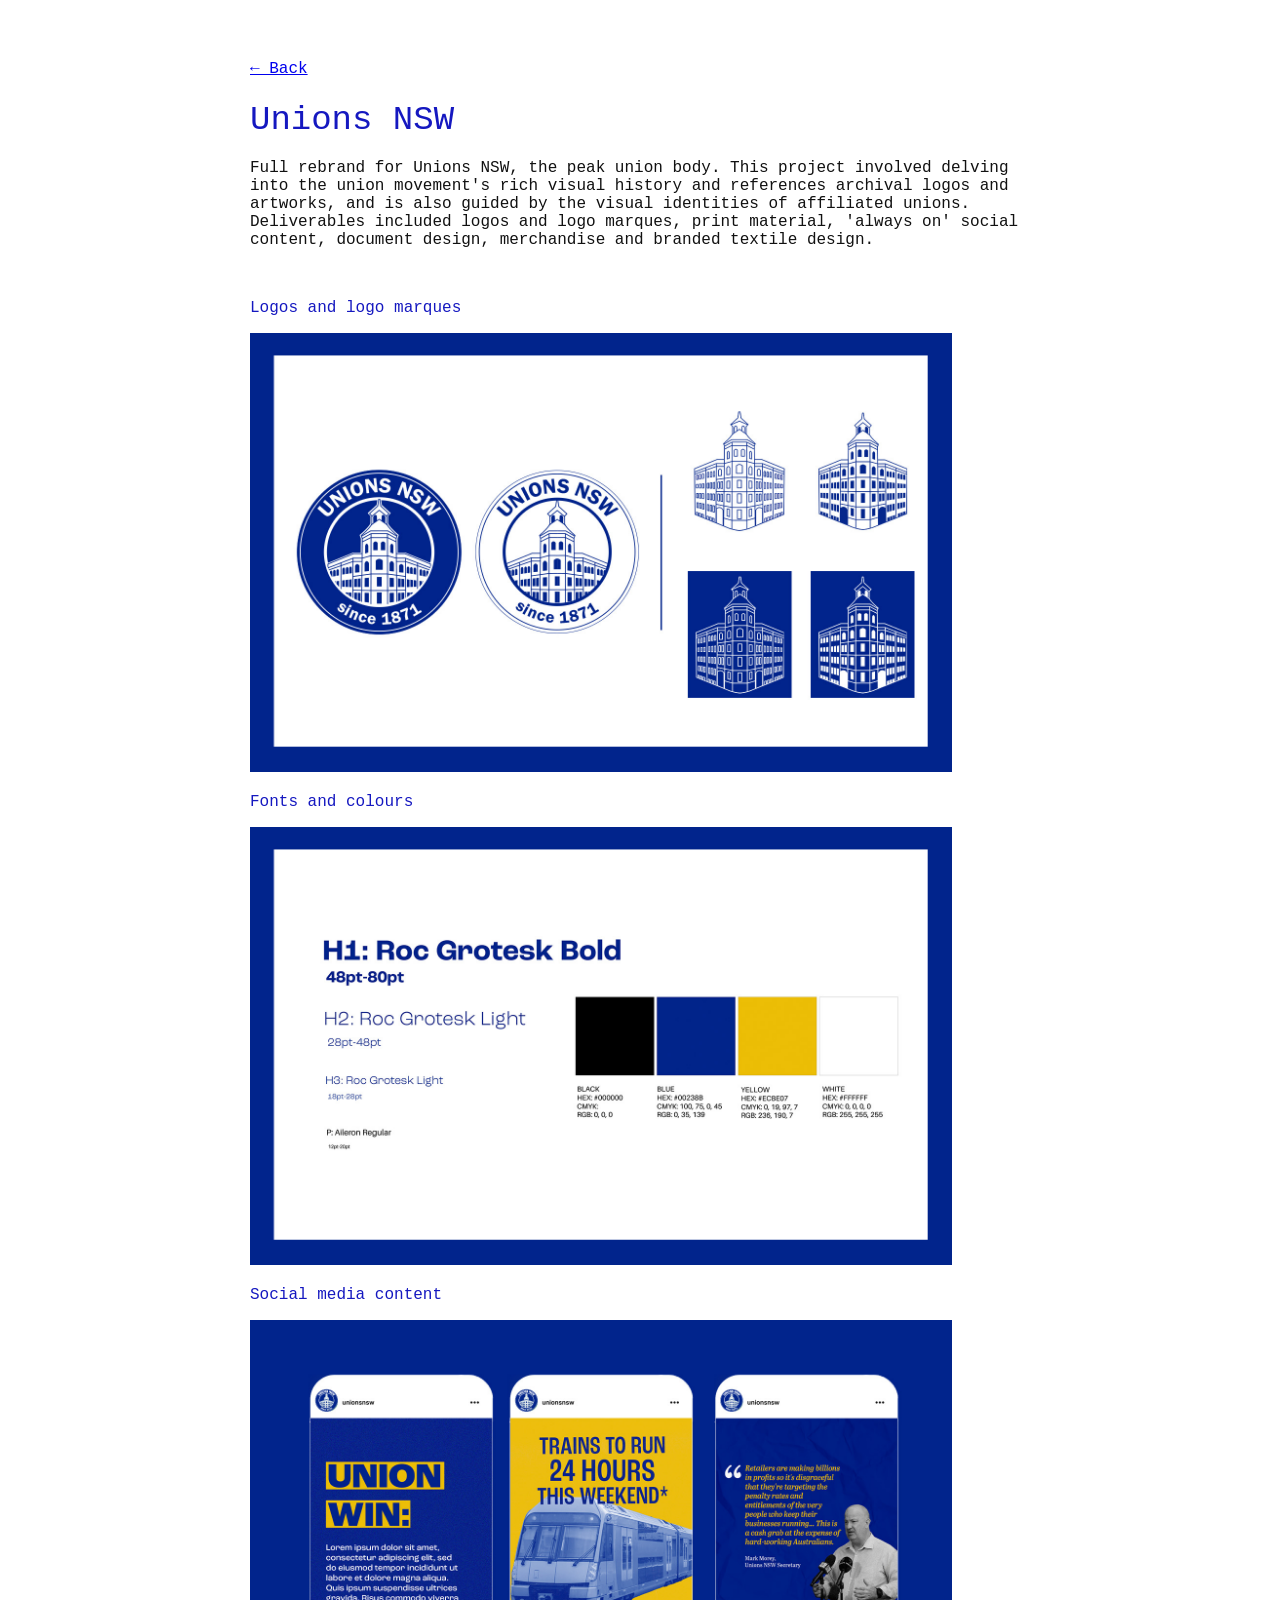
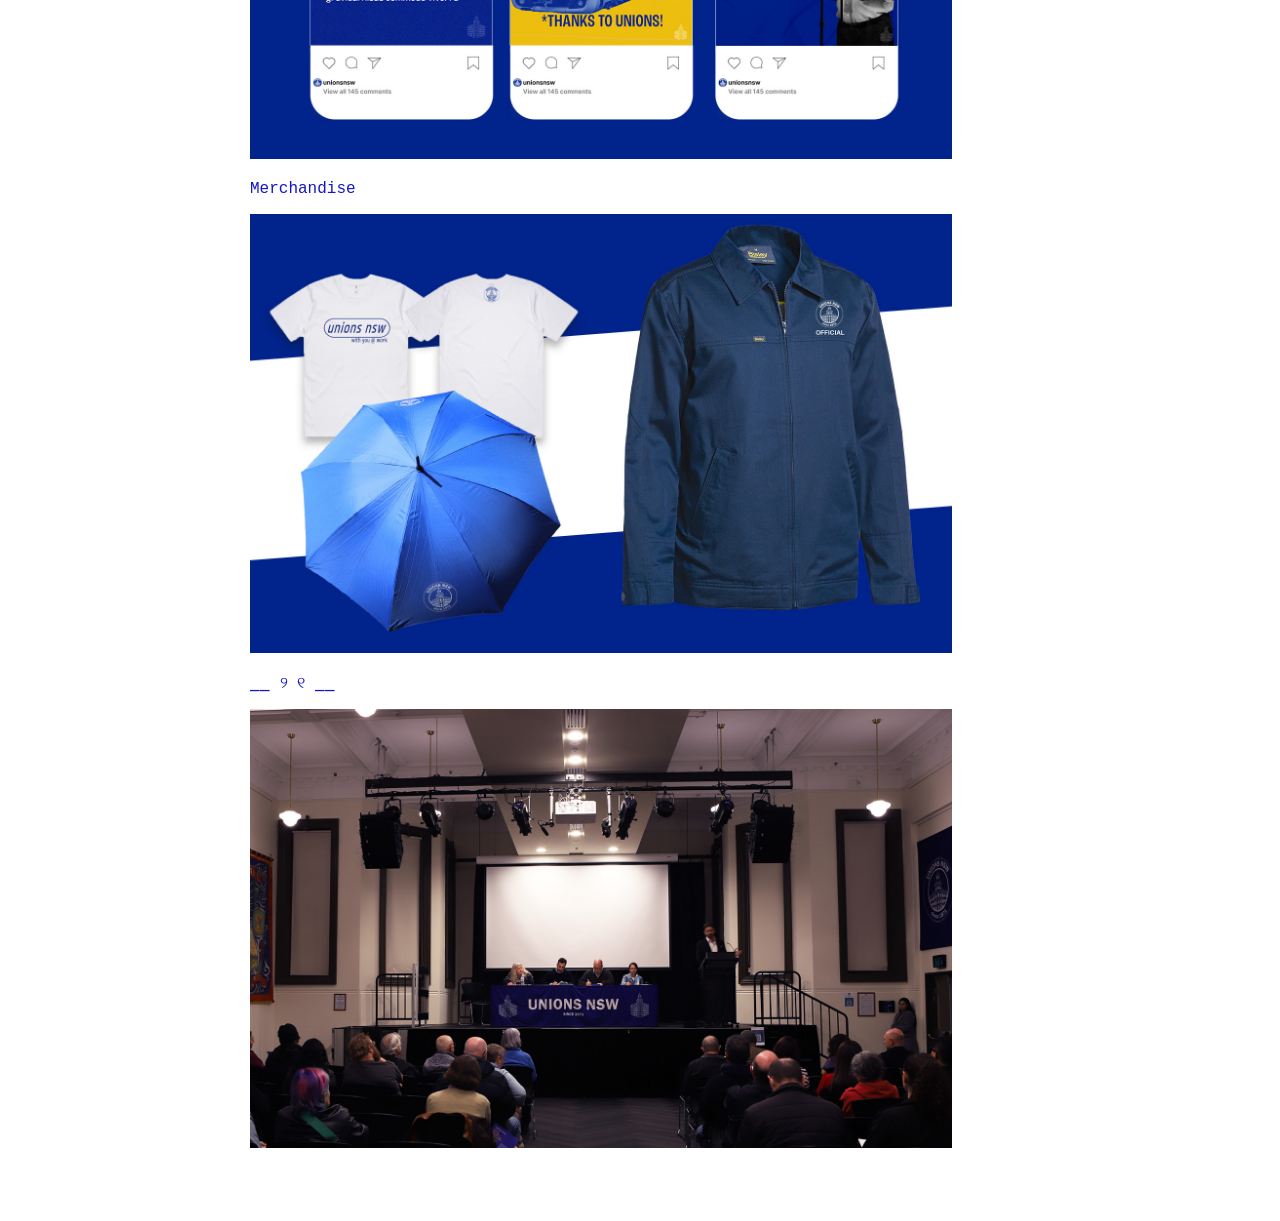
==== projects/project1.html @ 5ad0eead "Initial upload" ====
<!DOCTYPE html>

<html>

<head>

<meta charset="UTF-8">

<title>Unions NSW</title>

<link rel="stylesheet" href="../styles.css">

</head>


<body>

<a href="../index.html">← Back</a>

<h1>Unions NSW</h1>

<p>
Full rebrand for Unions NSW, the peak union body.
This project involved delving into the union movement's rich visual history and references archival logos and artworks, and is also guided by the visual identities of affiliated unions.  <br> 
Deliverables included logos and logo marques, print material, 'always on' social content, document design, merchandise and branded textile design.
</p>
<br>

<p class="pichead">Logos and logo marques</p>

<img src="../images/project1a.jpg" class="projectslides">

<p class="pichead">Fonts and colours</p>

<img src="../images/project1b.jpg"class="projectslides">

<p class="pichead">Social media content</p>

<img src="../images/project1c.jpg"class="projectslides">

<p class="pichead">Merchandise</p>

<img src="../images/project1d.jpg"class="projectslides">

<p class="pichead">⎯⎯ ୨ ୧ ⎯⎯</p>

<img src="../images/project1e.jpg"class="projectslides">

<script src="../script.js"></script>

</body>

</html>
---- styles.css ----
*{
box-sizing:border-box;
}

body{

font-family:'Roboto Mono', monospace;
margin:0;
padding:60px;
color:#111;
background:white;
max-width:900px;
margin:auto;

}

.header{

width: 100%;  
margin-bottom: 80px;
display: flex;
justify-content: space-between;
align-items: center;
padding: 20px;
}

.logo {
  height: 160px;
}

.logodog {
  height: 80px;
  animation: rotation 6s infinite linear;
}

@keyframes rotation {
  from {
    transform: rotate(359deg);
  }
  to {
    transform: rotate(0deg);
  }
}

h1{

font-size:34px;
font-weight:500;
margin-bottom:20px;
color:#1518c0;
}

h1 span{
  background-color: #FFFFFF;
  width:100% ;
}

h2{

font-size:24px;
font-weight:500;
color:#1518c0;
margin-bottom: 5px;
}

.h2tags{

font-size:18px;
font-weight:500;
color:#1518c0;
opacity: 50%;
margin-bottom: 5px;
margin-top: 0px;
}

h3{

font-size:18px;
font-weight:500;
margin-bottom:20px;
color:#1518c0;
}

.intro span{

font-size:20px;
line-height:1.6;
max-width:600px;
color: #FFFFFF;
background-color: #1518c0;
padding: 0 5px; /* Add horizontal padding */

}

.projects{

display:flex;
flex-direction:column;
gap:120px;

}

.project{

text-decoration:none;
color:#1518c0;

}

.project img{

width:100%;
display:block;
transition:opacity 0.3s ease;

}

.project:hover img{

opacity:0.85;

}

.project h2{

font: size 24px;
font-weight:400;
color:#1518c0;

}

.pichead{
color:#1518c0  
}

footer{

margin-top:160px;
font-size:14px;
color:#FFFFFF;
background-color:#1518c0;

}

img{

cursor:pointer;

}

.lightbox{

position:fixed;
top:0;
left:0;
width:100%;
height:100%;
background:rgba(0,0,0,0.9);

display:none;
justify-content:center;
align-items:center;

}

.lightbox img{

max-width:90%;
max-height:90%;

}

.projectslides{
  max-width: 90%;
}
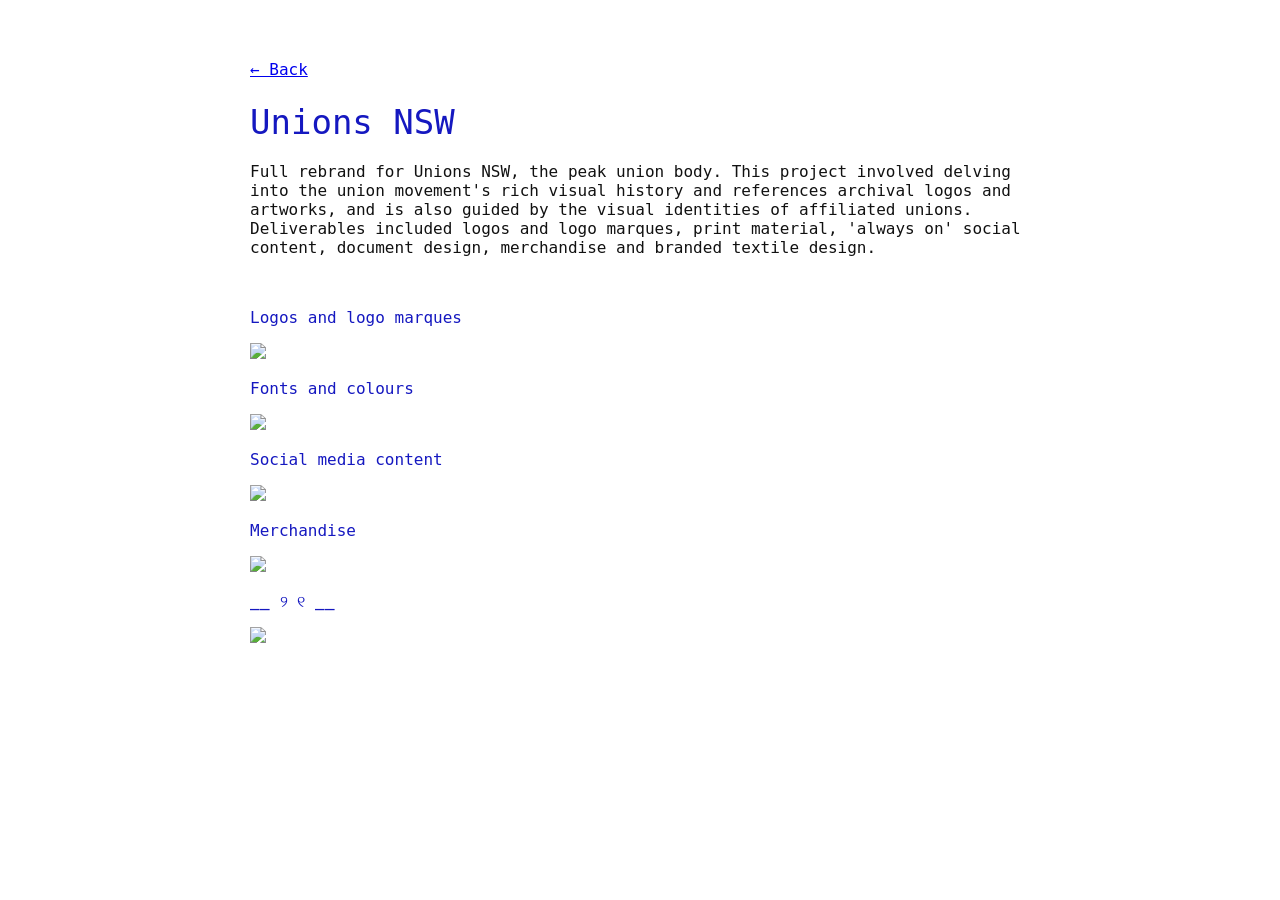
==== commit b0fbd0ed: "Update project1.html" ====
--- a/projects/project1.html
+++ b/projects/project1.html
@@ -28,26 +28,26 @@
 
 <p class="pichead">Logos and logo marques</p>
 
-<img src="../images/project1a.jpg" class="projectslides">
+<img src="images/project1a.jpg" class="projectslides">
 
 <p class="pichead">Fonts and colours</p>
 
-<img src="../images/project1b.jpg"class="projectslides">
+<img src="images/project1b.jpg"class="projectslides">
 
 <p class="pichead">Social media content</p>
 
-<img src="../images/project1c.jpg"class="projectslides">
+<img src="images/project1c.jpg"class="projectslides">
 
 <p class="pichead">Merchandise</p>
 
-<img src="../images/project1d.jpg"class="projectslides">
+<img src="images/project1d.jpg"class="projectslides">
 
 <p class="pichead">⎯⎯ ୨ ୧ ⎯⎯</p>
 
-<img src="../images/project1e.jpg"class="projectslides">
+<img src="images/project1e.jpg"class="projectslides">
 
-<script src="../script.js"></script>
+<script src="/script.js"></script>
 
 </body>
 
-</html>+</html>
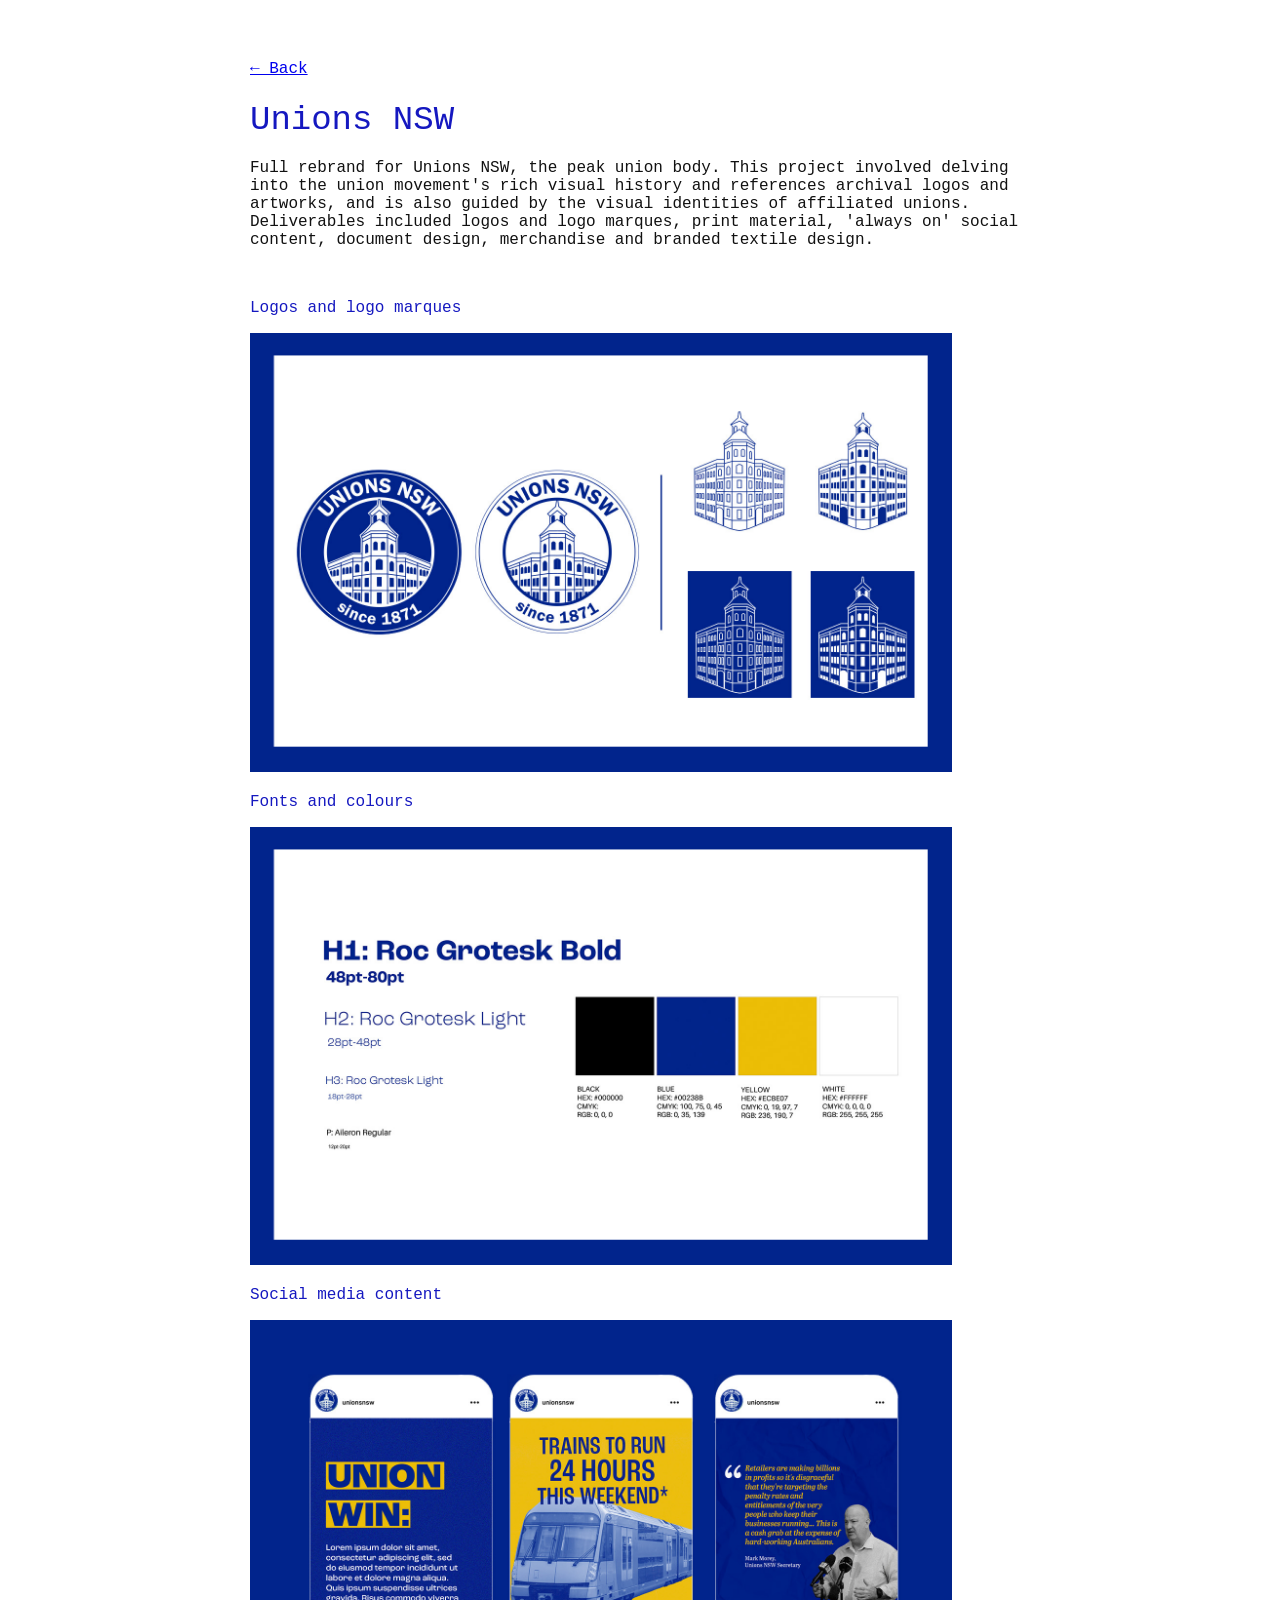
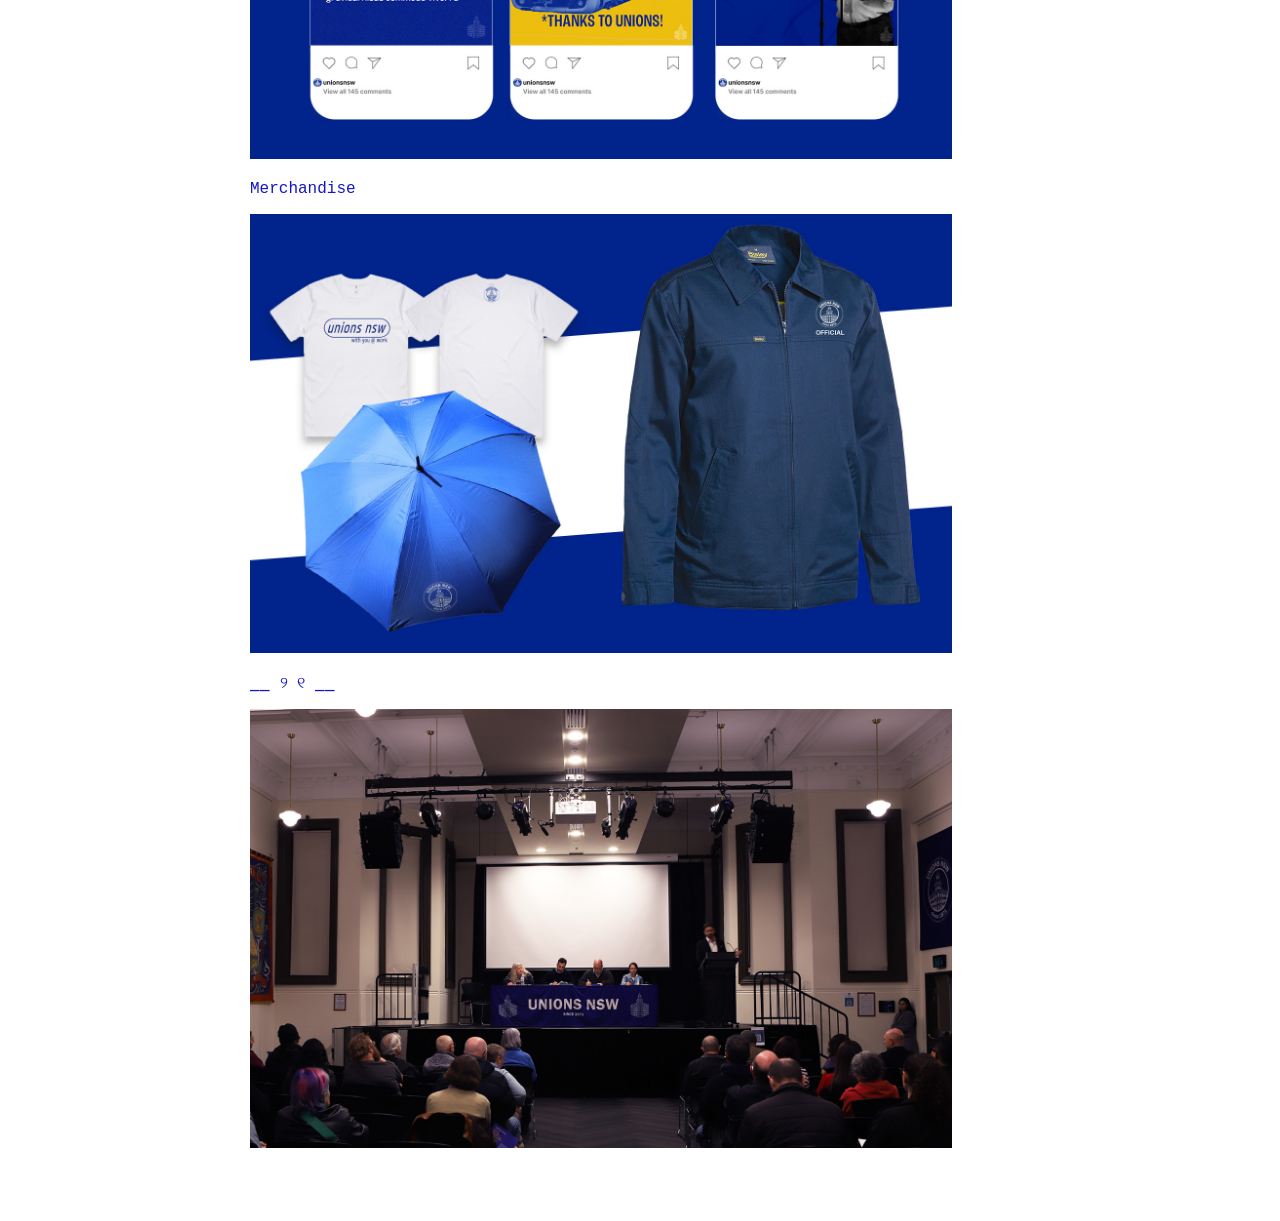
==== commit 0b18cbbd: "Update project1.html" ====
--- a/projects/project1.html
+++ b/projects/project1.html
@@ -28,23 +28,23 @@
 
 <p class="pichead">Logos and logo marques</p>
 
-<img src="images/project1a.jpg" class="projectslides">
+<img src="../images/project1a.jpg"class="projectslides">
 
 <p class="pichead">Fonts and colours</p>
 
-<img src="images/project1b.jpg"class="projectslides">
+<img src="../images/project1b.jpg"class="projectslides">
 
 <p class="pichead">Social media content</p>
 
-<img src="images/project1c.jpg"class="projectslides">
+<img src="../images/project1c.jpg"class="projectslides">
 
 <p class="pichead">Merchandise</p>
 
-<img src="images/project1d.jpg"class="projectslides">
+<img src="../images/project1d.jpg"class="projectslides">
 
 <p class="pichead">⎯⎯ ୨ ୧ ⎯⎯</p>
 
-<img src="images/project1e.jpg"class="projectslides">
+<img src="../images/project1e.jpg"class="projectslides">
 
 <script src="/script.js"></script>
 
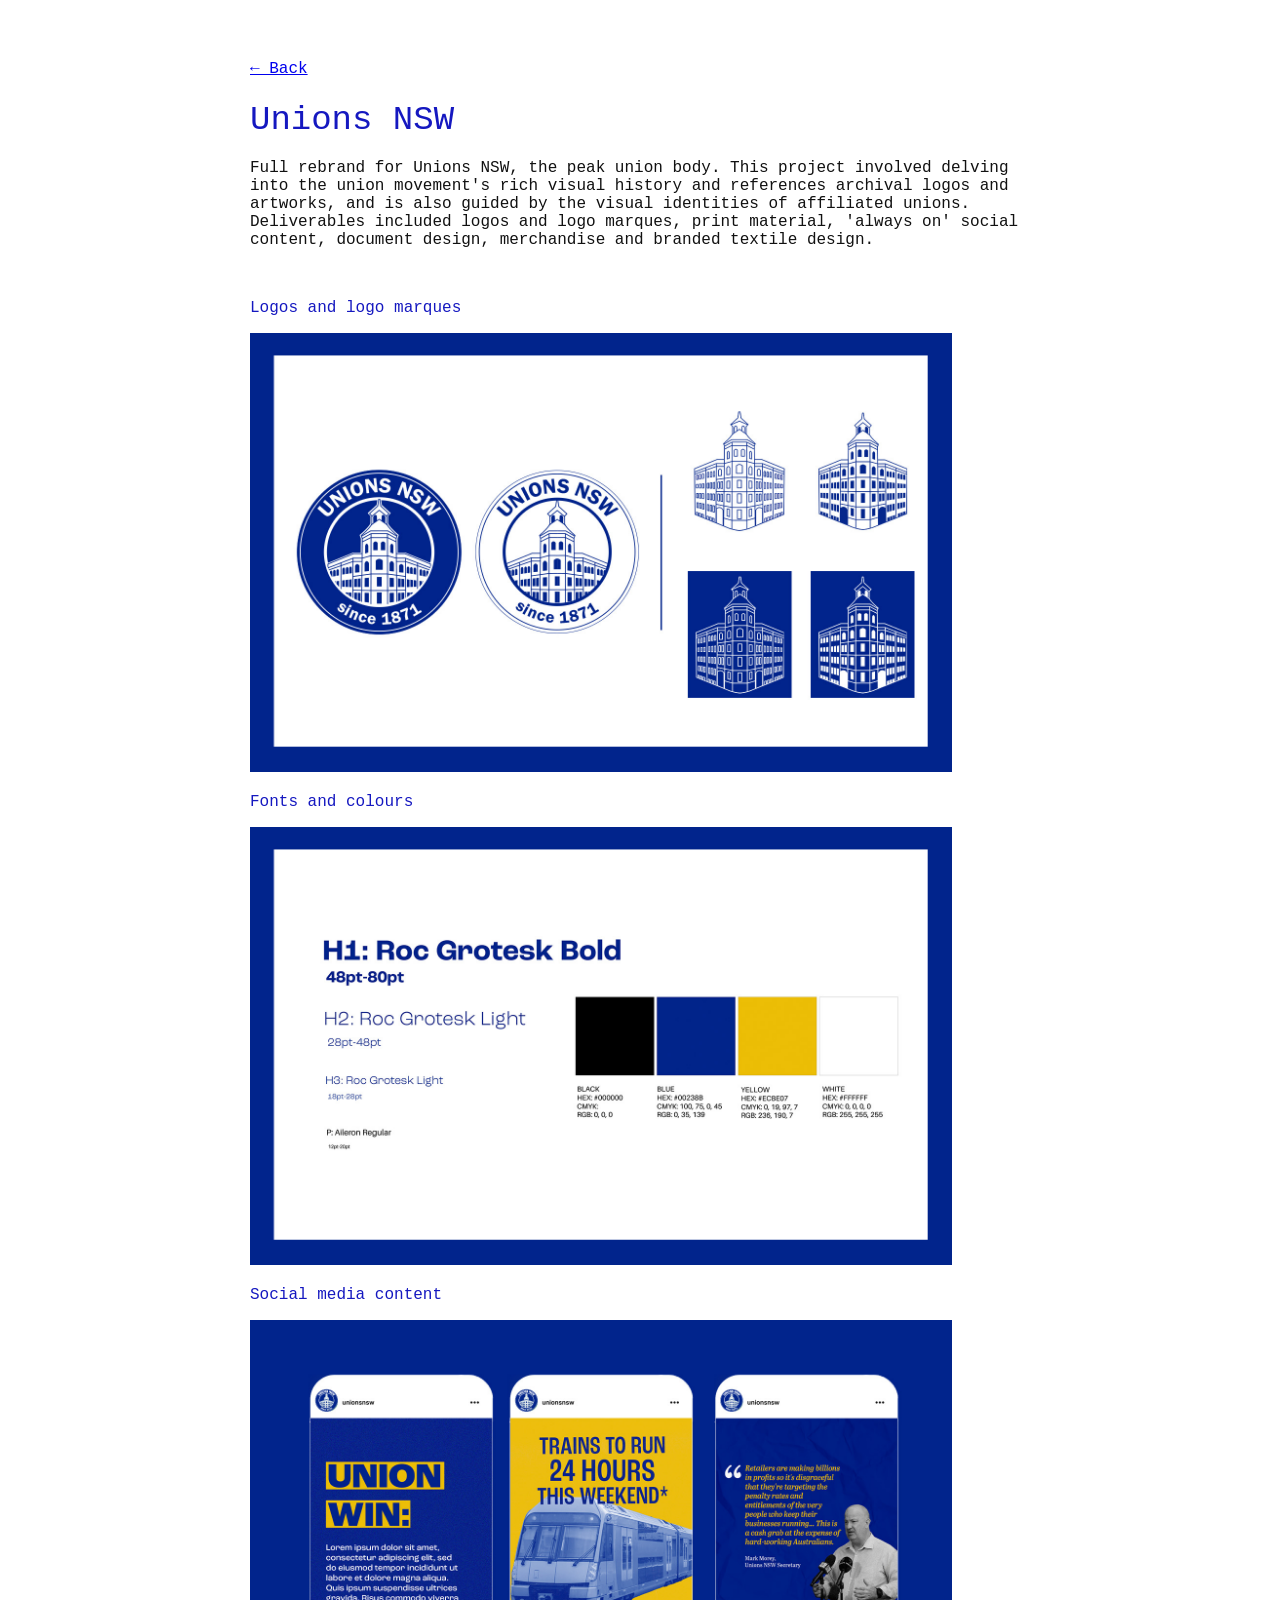
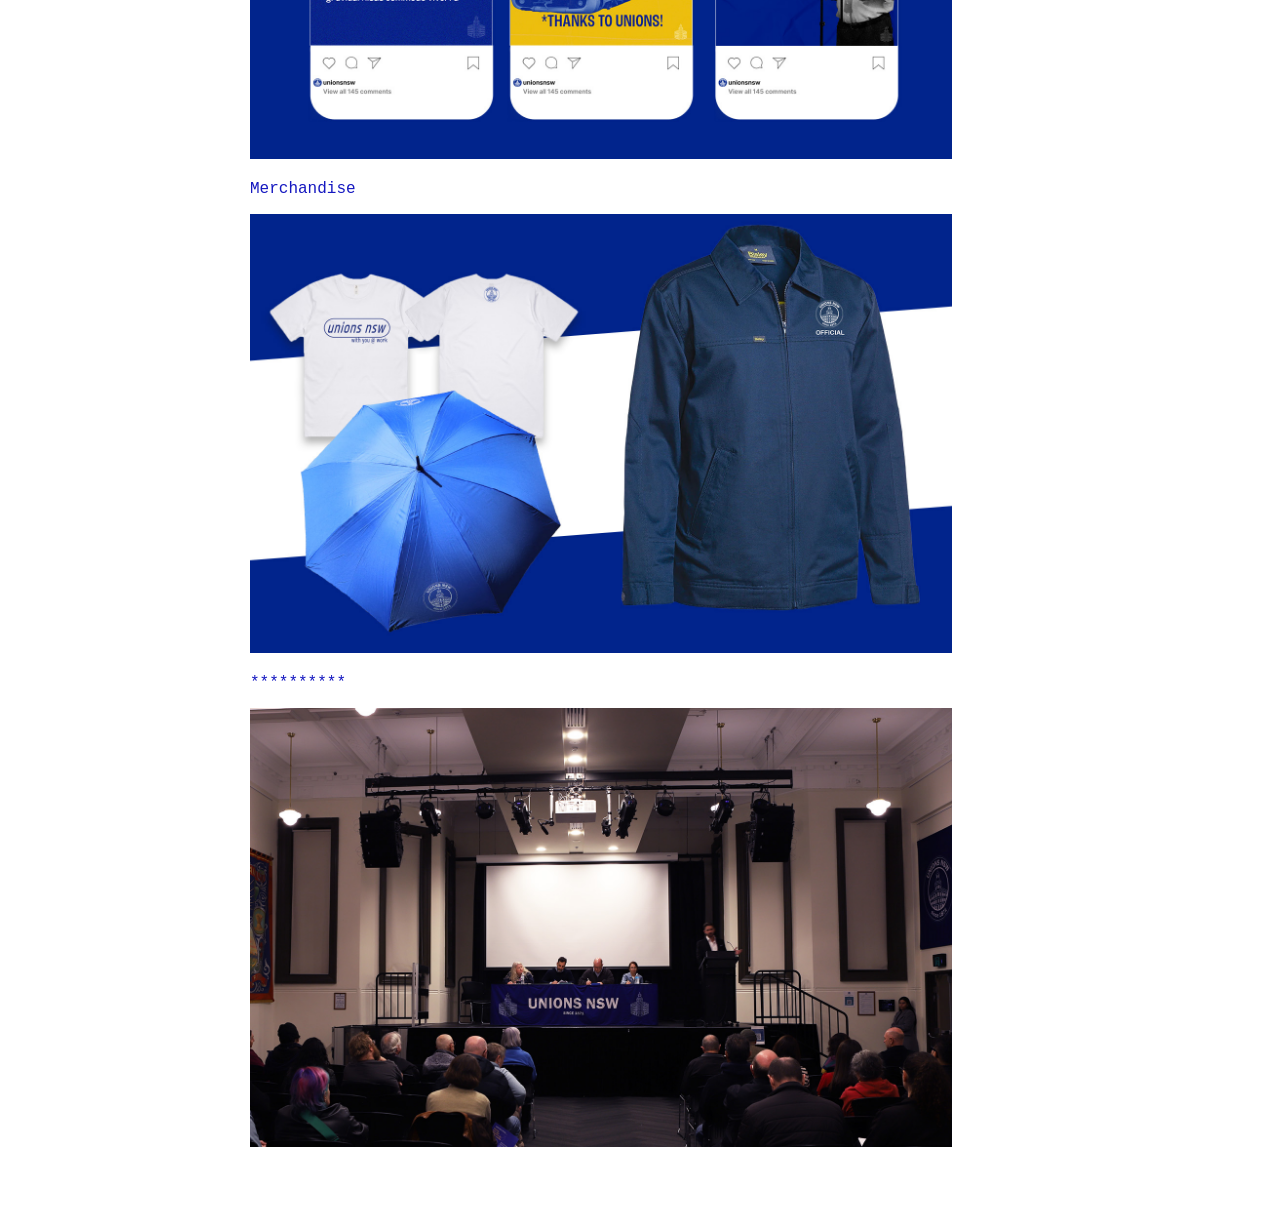
==== commit 40aedd58: "Update project1.html" ====
--- a/projects/project1.html
+++ b/projects/project1.html
@@ -42,7 +42,7 @@
 
 <img src="../images/project1d.jpg"class="projectslides">
 
-<p class="pichead">⎯⎯ ୨ ୧ ⎯⎯</p>
+<p class="pichead">**********</p>
 
 <img src="../images/project1e.jpg"class="projectslides">
 
